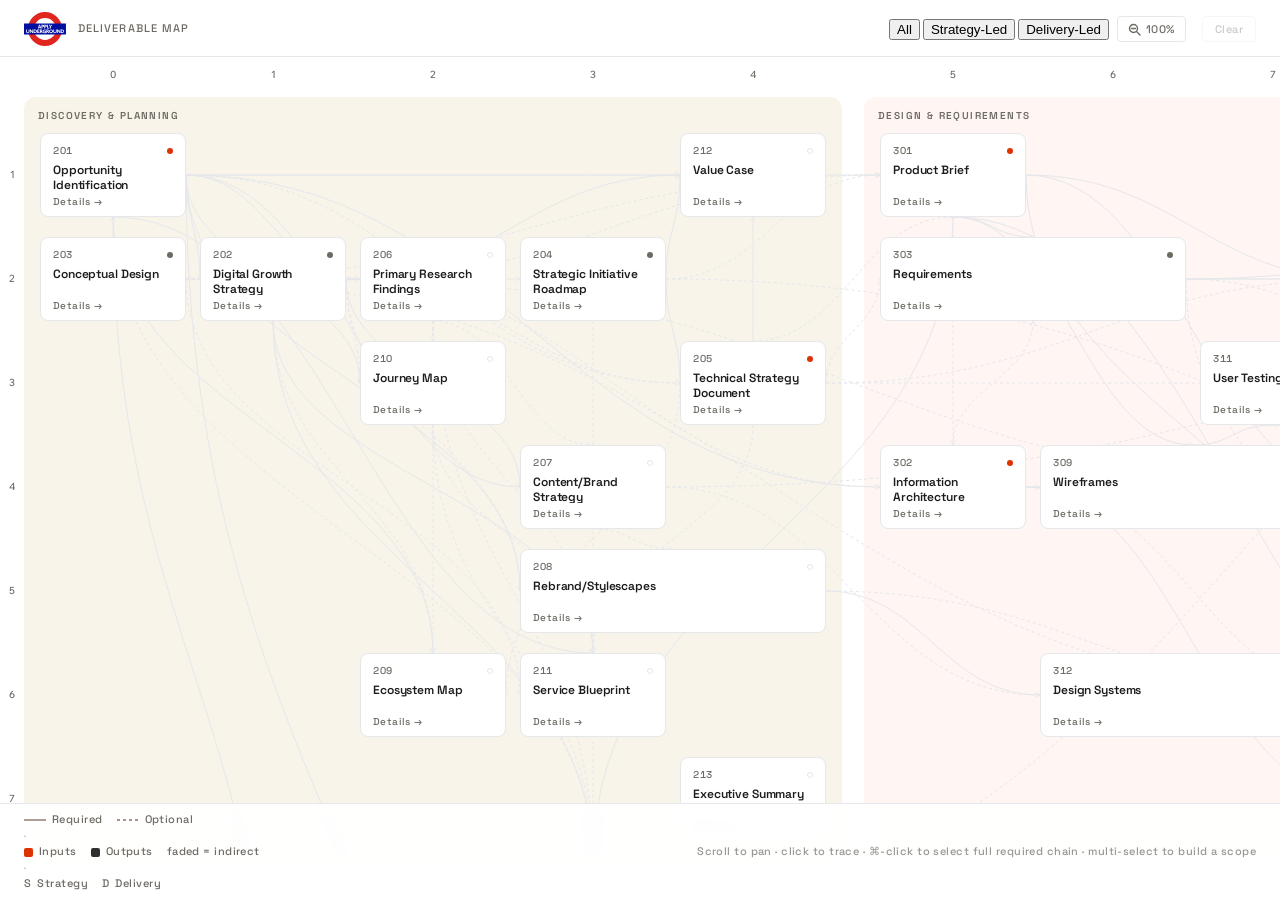
==== index.html @ 9b0fd283 "name index and reorg map components" ====
<!DOCTYPE html>
<html lang="en">
<head>
<meta charset="utf-8">
<title>Deliverable map</title>
<link rel="preconnect" href="https://fonts.googleapis.com">
<link rel="preconnect" href="https://fonts.gstatic.com" crossorigin>
<link href="https://fonts.googleapis.com/css2?family=Space+Grotesk:wght@500;600;700&family=Wix+Madefor+Text:wght@400;500;600&display=swap" rel="stylesheet">
<link rel="stylesheet" href="styles.css?v=3">
</head>
<body>
  <header class="topbar">
    <div class="brand">
      <img class="logo" src="logo.svg" alt="" onerror="this.onerror=null;this.src='logo.png';this.addEventListener('error',()=>{this.style.display='none';},{once:true});">
      <div class="brand-text">
        <h1>Apply Underground</h1>
        <span class="sub">Deliverable map</span>
      </div>
    </div>
    <div class="actions">
      <div class="eng-filter" id="engFilter" role="group" aria-label="Engagement type">
        <button class="eng-filter-btn active" data-filter="all">All</button>
        <button class="eng-filter-btn" data-filter="strategy">Strategy-Led</button>
        <button class="eng-filter-btn" data-filter="delivery">Delivery-Led</button>
      </div>
      <button class="zoom-btn" id="zoomBtn" title="Toggle zoom">
        <svg width="13" height="13" viewBox="0 0 13 13" fill="none" stroke="currentColor" stroke-width="1.4" stroke-linecap="round">
          <circle cx="5.5" cy="5.5" r="4"/>
          <line x1="8.5" y1="8.5" x2="12" y2="12"/>
          <line x1="3.5" y1="5.5" x2="7.5" y2="5.5"/>
          <line x1="5.5" y1="3.5" x2="5.5" y2="7.5" id="zoomPlusV"/>
        </svg>
        <span id="zoomLabel">50%</span>
      </button>
      <span class="selcount" id="selcount"></span>
      <button class="clear" id="clear" disabled>Clear</button>
    </div>
  </header>

  <main class="canvas" id="canvas">
    <div class="stage-wrap" id="stageWrap">
      <svg class="lines" id="lines" preserveAspectRatio="none">
        <defs>
          <!-- Arrow marker colors must match --color-primary and --color-secondary in styles.css -->
          <marker id="arrow-default" viewBox="0 0 10 10" refX="9" refY="5" markerWidth="6" markerHeight="6" orient="auto-start-reverse">
            <path d="M0 0 L10 5 L0 10 z" fill="#9E9E9E"/>
          </marker>
          <marker id="arrow-in" viewBox="0 0 10 10" refX="9" refY="5" markerWidth="6" markerHeight="6" orient="auto-start-reverse">
            <path d="M0 0 L10 5 L0 10 z" fill="#DD3202"/>
          </marker>
          <marker id="arrow-in-t" viewBox="0 0 10 10" refX="9" refY="5" markerWidth="5.5" markerHeight="5.5" orient="auto-start-reverse">
            <path d="M0 0 L10 5 L0 10 z" fill="#DD3202" fill-opacity="0.4"/>
          </marker>
          <marker id="arrow-out" viewBox="0 0 10 10" refX="9" refY="5" markerWidth="6" markerHeight="6" orient="auto-start-reverse">
            <path d="M0 0 L10 5 L0 10 z" fill="#2F3131"/>
          </marker>
        </defs>
      </svg>
    </div>
  </main>

  <div class="tray-scrim" id="trayScrim"></div>
  <aside class="tray" id="tray" aria-hidden="true">
    <div class="tray-head">
      <div class="heading">
        <div class="eyebrow" id="trayEyebrow"></div>
        <h2 id="trayTitle"></h2>
      </div>
      <button class="close" id="trayClose" aria-label="Close">
        <svg width="20" height="20" viewBox="0 0 20 20" fill="none"><path d="M5 5l10 10M15 5L5 15" stroke="currentColor" stroke-width="1.4" stroke-linecap="round"/></svg>
      </button>
    </div>
    <div class="tray-body" id="trayBody"></div>
  </aside>

  <div class="statusbar">
    <div class="statusbar-legends">
      <div class="legend">
        <span><svg viewBox="0 0 22 6"><line x1="0" y1="3" x2="22" y2="3" stroke="#916F67" stroke-width="1.4"/></svg>Required</span>
        <span><svg viewBox="0 0 22 6"><line x1="0" y1="3" x2="22" y2="3" stroke="#916F67" stroke-width="1.4" stroke-dasharray="3 3"/></svg>Optional</span>
      </div>
      <span class="sep">·</span>
      <div class="legend">
        <span><span class="swatch swatch--in"></span>Inputs</span>
        <span><span class="swatch swatch--out"></span>Outputs</span>
        <span>faded = indirect</span>
      </div>
      <span class="sep">·</span>
      <div class="legend">
        <span><span class="eng-badge eng-s">S</span>Strategy</span>
        <span><span class="eng-badge eng-d">D</span>Delivery</span>
      </div>
    </div>
    <span class="tip">Scroll to pan · click to trace · ⌘-click to select full required chain · multi-select to build a scope</span>
  </div>

<script src="app.js?v=7"></script>
</body>
</html>
---- styles.css ----
/* ─────────────────────────────────────────────────────────────────────────
   Apply Underground — Deliverable Map
   Visual system: Apply Digital Editorial Momentum Design System
   ───────────────────────────────────────────────────────────────────────── */

/* ── Apply DS tokens ─────────────────────────────────────────────────── */
:root {
  /* Primary — Orange burst */
  --color-primary:              #DD3202;
  --color-on-primary:           #FFFFFF;
  --color-primary-dim:          #8B1B00;
  --color-inverse-primary:      #FFB4A3;

  /* Secondary — Charcoal UI chrome */
  --color-secondary:            #2F3131;
  --color-on-secondary:         #FFFFFF;
  --color-secondary-container:  #444650;
  --color-on-secondary-container: #E1E1EE;

  /* Tertiary — Warm neutral */
  --color-tertiary:             #5F5C4E;
  --color-tertiary-container:   #F8F4EA;
  --color-on-tertiary-container: #1E1C11;

  /* Surfaces — warm tonal scale */
  --color-surface:                   #F9F9F9;
  --color-surface-warm:              #F8F4EA;
  --color-surface-container-lowest:  #FFFFFF;
  --color-surface-container-low:     #F3F3F4;
  --color-surface-container:         #EEEEEE;
  --color-surface-container-high:    #E8E8E8;

  /* On-surface */
  --color-on-surface:           #1C1C1C;
  --color-on-surface-variant:   #5C4039;
  --color-inverse-surface:      #2F3131;
  --color-inverse-on-surface:   #F0F1F1;

  /* Borders */
  --color-outline:              #916F67;
  --color-outline-variant:      #E6BDB4;
  --color-border-neutral:       #E5E7EB;

  /* Utility */
  --color-muted:                #6D6A63;
  --color-charcoal:             #1C1C1C;
  --color-accent-lime:          #D9FD3B;

  /* Semantic aliases */
  --color-bg:       var(--color-surface-container-lowest); /* white */
  --color-bg-white: var(--color-surface-container-lowest);
  --color-fg:       var(--color-on-surface);
  --color-fg-muted: var(--color-muted);
  --color-brand:    var(--color-primary);
  --color-border:   var(--color-border-neutral);
  --color-focus:    var(--color-outline);

  /* Typography */
  --font-headline: 'Space Grotesk', 'Sharp Grotesk', sans-serif;
  --font-body:     'Wix Madefor Text', system-ui, sans-serif;

  /* Radii */
  --radius-none:    0px;
  --radius-sm:      2px;
  --radius-default: 4px;
  --radius-md:      6px;
  --radius-lg:      8px;
  --radius-xl:      12px;
  --radius-full:    9999px;

  /* ── Backward-compat aliases — app.js inline styles still resolve ──── */
  --ink:             var(--color-charcoal);
  --ink-2:           var(--color-fg-muted);
  --ink-3:           var(--color-muted);
  --line:            var(--color-border-neutral);
  --line-strong:     var(--color-outline);
  --bg:              var(--color-surface-container-lowest);
  --surface:         var(--color-surface-container-lowest);
  --hi:              var(--color-primary);
  --hi-soft:         #FDF0EC;
  --hi-soft-border:  var(--color-outline-variant);
  --out:             var(--color-secondary);
  --out-soft:        var(--color-surface-container-low);
  --out-soft-border: var(--color-surface-container-high);
  --hairline:        var(--color-border-neutral);
  --font-text:       var(--font-body);
  --font-display:    var(--font-headline);
}

/* ── Reset ─────────────────────────────────────────────────────────────── */
*, *::before, *::after { box-sizing: border-box; }
html, body { margin: 0; padding: 0; }
body {
  font-family: var(--font-body);
  color: var(--color-fg);
  background: var(--color-bg);
  font-size: 14px;
  line-height: 1.45;
  -webkit-font-smoothing: antialiased;
}

/* ── Header ─────────────────────────────────────────────────────────────── */
header.topbar {
  position: sticky;
  top: 0;
  z-index: 10;
  background: var(--color-surface-container-lowest);
  border-bottom: 1px solid var(--color-border-neutral);
  padding: 12px 24px 10px;
  display: flex;
  align-items: center;
  gap: 28px;
}
header .brand {
  display: flex;
  align-items: center;
  gap: 12px;
}
header .brand .logo {
  height: 34px;
  width: auto;
  display: block;
}
header .brand-text {
  display: flex;
  flex-direction: column;
  gap: 1px;
}
header h1 {
  position: absolute;
  width: 1px; height: 1px; overflow: hidden;
  clip-path: inset(50%); white-space: nowrap;
}
header .brand-text .sub {
  font-family: var(--font-headline);
  font-size: 11px;
  font-weight: 500;
  letter-spacing: 0.1em;
  text-transform: uppercase;
  color: var(--color-fg-muted);
}
header .actions {
  margin-left: auto;
  display: flex;
  gap: 8px;
  align-items: center;
}
header .selcount {
  font-family: var(--font-headline);
  font-size: 11px;
  font-weight: 500;
  letter-spacing: 0.06em;
  color: var(--color-fg-muted);
}
header select.presets {
  appearance: none;
  background: var(--color-surface-container-lowest);
  border: 1px solid var(--color-border-neutral);
  color: var(--color-fg-muted);
  font-family: var(--font-headline);
  font-size: 11px;
  font-weight: 500;
  letter-spacing: 0.04em;
  padding: 5px 28px 5px 12px;
  border-radius: var(--radius-default);
  cursor: pointer;
  background-image: url("data:image/svg+xml;utf8,<svg xmlns='http://www.w3.org/2000/svg' width='10' height='6' viewBox='0 0 10 6'><path d='M1 1l4 4 4-4' stroke='%236D6A63' stroke-width='1.3' fill='none' stroke-linecap='round'/></svg>");
  background-repeat: no-repeat;
  background-position: right 10px center;
  transition: border-color 0.15s ease, color 0.15s ease;
}
header select.presets:hover { border-color: var(--color-outline); color: var(--color-fg); }

header button.clear {
  appearance: none;
  background: none;
  border: 1px solid var(--color-border-neutral);
  color: var(--color-fg-muted);
  font-family: var(--font-headline);
  font-size: 11px;
  font-weight: 500;
  letter-spacing: 0.04em;
  padding: 5px 12px;
  border-radius: var(--radius-default);
  cursor: pointer;
  transition: border-color 0.15s ease, color 0.15s ease;
}
header button.clear:hover:not(:disabled) { border-color: var(--color-outline); color: var(--color-fg); }
header button.clear:disabled { opacity: 0.35; cursor: default; }

header button.zoom-btn {
  appearance: none;
  background: none;
  border: 1px solid var(--color-border-neutral);
  color: var(--color-fg-muted);
  font-family: var(--font-headline);
  font-size: 11px;
  font-weight: 500;
  letter-spacing: 0.04em;
  padding: 5px 10px;
  border-radius: var(--radius-default);
  cursor: pointer;
  display: flex;
  align-items: center;
  gap: 5px;
  transition: border-color 0.15s ease, color 0.15s ease, background 0.15s ease;
}
header button.zoom-btn:hover { border-color: var(--color-outline); color: var(--color-fg); }
header button.zoom-btn.zoomed {
  border-color: var(--color-outline-variant);
  background: var(--hi-soft);
  color: var(--color-primary);
}
header button.zoom-btn svg { flex-shrink: 0; }

/* ── Grid / row indicators ───────────────────────────────────────────────── */
.col-indicator {
  position: absolute;
  width: 24px;
  height: 20px;
  display: flex;
  align-items: center;
  justify-content: center;
  font-size: 10px;
  color: var(--ink-3);
  font-family: var(--font-text);
  font-weight: 500;
  z-index: 5;
  transform: translateX(-50%);
}
.row-indicator {
  position: absolute;
  left: 0;
  width: 15px;
  height: 24px;
  display: flex;
  align-items: center;
  justify-content: flex-end;
  font-size: 10px;
  color: var(--ink-3);
  font-family: var(--font-text);
  font-weight: 500;
  z-index: 5;
  transform: translateY(-50%);
}

/* ── Canvas ─────────────────────────────────────────────────────────────── */
main.canvas {
  position: relative;
  overflow: auto;
  height: calc(100vh - 56px - 36px);
}
.stage-wrap {
  position: relative;
  width: 2480px;
  padding: 32px 40px 80px;
}
svg.lines {
  position: absolute;
  inset: 0;
  width: 100%;
  height: 100%;
  pointer-events: none;
  z-index: 1;
}
svg.lines path {
  fill: none;
  stroke: var(--color-border-neutral);
  stroke-width: 1;
  transition: stroke 120ms, stroke-width 120ms, opacity 120ms;
}
svg.lines path.soft { stroke-dasharray: 3 3; }

svg.lines path.hl-in    { stroke: var(--color-primary);    stroke-width: 1.6; opacity: 1; }
svg.lines path.hl-in-t  { stroke: var(--color-primary);    stroke-width: 1.2; opacity: 0.4; }
svg.lines path.hl-out   { stroke: var(--color-secondary);  stroke-width: 1.6; opacity: 1; }

body.has-sel svg.lines path:not(.hl-in):not(.hl-in-t):not(.hl-out) {
  opacity: 0.12;
}

/* ── Tracks ─────────────────────────────────────────────────────────────── */
.track {
  position: absolute;
  border-radius: var(--radius-xl);
  pointer-events: none;
  z-index: 0;
}
/* Track fills — derived from Apply DS brand tokens, kept very light */
.track.t-pm    { background: var(--color-surface-container-low); }      /* #F3F3F4 neutral */
.track.t-disc  { background: var(--color-surface-warm); }               /* #F8F4EA warm cream — DS token */
.track.t-des   { background: oklch(98% 0.016 30); }                     /* #FDF2EE very light primary-orange wash */
.track.t-build { background: var(--color-surface-container); }          /* #EEEEEE clean neutral */

.track-label {
  position: absolute;
  font-family: var(--font-headline);
  font-size: 10px;
  font-weight: 600;
  letter-spacing: 0.14em;
  text-transform: uppercase;
  color: var(--color-fg-muted);
  pointer-events: none;
  white-space: nowrap;
  z-index: 3;
}

/* ── Box ─────────────────────────────────────────────────────────────────── */
.box {
  position: absolute;
  z-index: 2;
  height: 84px;
  background: var(--color-surface-container-lowest);
  border: 1px solid var(--color-border-neutral);
  border-radius: var(--radius-lg);
  padding: 10px 12px 8px;
  display: flex;
  flex-direction: column;
  cursor: pointer;
  transition: border-color 120ms, background 120ms, box-shadow 120ms;
  user-select: none;
}
.box:hover { border-color: var(--color-outline); }

/* Selected */
.box.sel {
  border-color: var(--color-primary);
  background: var(--hi-soft);
  box-shadow: 0 0 0 1px var(--color-primary) inset;
}

/* Input chain (upstream deps) */
.box.in    { border-color: var(--color-primary); }
.box.in-t  { border-color: var(--color-outline-variant); }

/* Output chain (downstream enables) */
.box.out { border-color: var(--color-secondary); }

body.has-sel .box:not(.sel):not(.in):not(.in-t):not(.out) {
  opacity: 0.3;
}

.box .row1 {
  display: flex;
  justify-content: space-between;
  align-items: center;
  gap: 6px;
  margin-bottom: 4px;
}
.box .id {
  font-family: var(--font-headline);
  font-size: 10px;
  font-weight: 500;
  letter-spacing: 0.06em;
  color: var(--color-fg-muted);
  font-variant-numeric: tabular-nums;
}

/* Type dot */
.box .type-dot {
  width: 6px; height: 6px;
  border-radius: 50%;
  background: var(--color-surface-container-high);
  display: inline-block;
  flex-shrink: 0;
}
.box.t-Primary .type-dot     { background: var(--color-fg-muted); }
.box.t-Cornerstone .type-dot { background: var(--color-primary); }
.box.t-Secondary .type-dot   { background: transparent; border: 1px solid var(--color-border-neutral); }

.box .title {
  font-family: var(--font-headline);
  font-size: 12px;
  font-weight: 600;
  line-height: 1.25;
  letter-spacing: -0.01em;
  color: var(--color-fg);
  flex: 1;
  overflow: hidden;
  display: -webkit-box;
  -webkit-line-clamp: 2;
  -webkit-box-orient: vertical;
}
.box .details {
  align-self: flex-start;
  margin-top: 4px;
  font-family: var(--font-headline);
  font-size: 10px;
  font-weight: 500;
  letter-spacing: 0.04em;
  color: var(--color-fg-muted);
  background: none;
  border: none;
  padding: 0;
  cursor: pointer;
  transition: color 0.15s ease;
}
.box .details:hover { color: var(--color-primary); }
.box.sel .details   { color: var(--color-primary); }

/* ── Tray ────────────────────────────────────────────────────────────────── */
.tray-scrim {
  position: fixed;
  inset: 0;
  background: rgba(28, 28, 28, 0.22);
  opacity: 0;
  pointer-events: none;
  transition: opacity 180ms;
  z-index: 50;
}
.tray-scrim.open { opacity: 1; pointer-events: auto; }

aside.tray {
  position: fixed;
  top: 0; right: 0; bottom: 0;
  width: 520px;
  max-width: 92vw;
  background: var(--color-surface-container-lowest);
  border-left: 1px solid var(--color-border-neutral);
  transform: translateX(100%);
  transition: transform 220ms cubic-bezier(0.2, 0.6, 0.2, 1);
  z-index: 60;
  display: flex;
  flex-direction: column;
}
aside.tray.open { transform: translateX(0); }

.tray-head {
  padding: 22px 28px 18px;
  border-bottom: 1px solid var(--color-border-neutral);
  display: flex;
  align-items: flex-start;
  gap: 12px;
}
.tray-head .heading { flex: 1; }
.tray-head .eyebrow {
  font-family: var(--font-headline);
  font-size: 10px;
  font-weight: 500;
  letter-spacing: 0.12em;
  text-transform: uppercase;
  color: var(--color-fg-muted);
  margin-bottom: 7px;
  display: flex;
  gap: 8px;
  align-items: center;
}
.tray-head h2 {
  font-family: var(--font-headline);
  font-weight: 700;
  font-size: 20px;
  margin: 0;
  letter-spacing: -0.02em;
  line-height: 1.15;
  color: var(--color-fg);
}
.tray-head button.close {
  appearance: none;
  background: none;
  border: none;
  cursor: pointer;
  padding: 4px;
  color: var(--color-fg-muted);
  line-height: 0;
  transition: color 0.15s ease;
}
.tray-head button.close:hover { color: var(--color-fg); }

.tray-body {
  padding: 18px 28px 60px;
  overflow-y: auto;
  flex: 1;
}
.tray-body section {
  padding: 14px 0;
  border-bottom: 1px solid var(--color-border-neutral);
}
.tray-body section:last-child { border-bottom: none; }
.tray-body h3 {
  font-family: var(--font-headline);
  font-size: 10px;
  font-weight: 600;
  letter-spacing: 0.14em;
  text-transform: uppercase;
  color: var(--color-fg-muted);
  margin: 0 0 8px;
}
.tray-body p {
  margin: 0 0 6px;
  font-family: var(--font-body);
  font-size: 13px;
  color: var(--color-fg);
  line-height: 1.5;
}
.tray-body .kv {
  display: grid;
  grid-template-columns: 110px 1fr;
  gap: 4px 16px;
  font-size: 13px;
}
.tray-body .kv dt {
  font-family: var(--font-headline);
  font-size: 10px;
  font-weight: 500;
  letter-spacing: 0.06em;
  text-transform: uppercase;
  color: var(--color-fg-muted);
  padding-top: 2px;
}
.tray-body .kv dd {
  margin: 0;
  font-family: var(--font-body);
  font-size: 13px;
  color: var(--color-fg);
}

/* Chips */
.tray-body .chips { display: flex; flex-wrap: wrap; gap: 6px; }
.tray-body .chip {
  font-family: var(--font-headline);
  font-size: 11px;
  font-weight: 500;
  letter-spacing: 0.03em;
  padding: 3px 9px;
  border: 1px solid var(--color-border-neutral);
  border-radius: var(--radius-full);
  color: var(--color-fg-muted);
  background: var(--color-surface-container-lowest);
  cursor: pointer;
  transition: border-color 0.15s ease, color 0.15s ease;
}
.tray-body .chip:hover { border-color: var(--color-primary); color: var(--color-primary); }
.tray-body .chip.hard  { border-color: var(--color-outline); color: var(--color-fg); }
.tray-body .chip.soft  { border-style: dashed; }
.tray-body .chip .cid  {
  font-variant-numeric: tabular-nums;
  color: var(--color-fg-muted);
  margin-right: 5px;
}

/* Dependency sub-section groups */
.dep-group { margin-bottom: 10px; }
.dep-group:last-child { margin-bottom: 0; }
.dep-label {
  font-size: 11px;
  color: var(--ink-3);
  margin-bottom: 6px;
}

/* Layer pills and static (non-interactive) skill chips */
.chip-layer {
  display: inline-block;
  font-size: 11px;
  padding: 2px 7px;
  border: 1px solid var(--line);
  border-radius: var(--radius-sm);
  color: var(--ink-2);
  margin: 1px;
}
.chip--static {
  cursor: default;
  display: inline-flex;
  align-items: center;
  gap: 6px;
}
.chip--static:hover { border-color: var(--color-border-neutral); color: var(--color-fg-muted); }

.tray-body .markdown {
  font-family: var(--font-body);
  font-size: 13px;
  color: var(--color-fg);
  white-space: pre-wrap;
  line-height: 1.5;
}
.tray-body .markdown strong { font-weight: 600; }
.tray-body code {
  background: var(--color-surface-container-low);
  padding: 1px 5px;
  border-radius: var(--radius-sm);
  font-family: 'SF Mono', ui-monospace, monospace;
  font-size: 11.5px;
  color: var(--color-on-surface-variant);
}
.tray-body .empty {
  font-family: var(--font-body);
  color: var(--color-fg-muted);
  font-style: italic;
  font-size: 12px;
}

/* ── Status bar ──────────────────────────────────────────────────────────── */
.statusbar {
  position: fixed;
  left: 0; right: 0; bottom: 0;
  background: rgba(255, 255, 255, 0.92);
  backdrop-filter: blur(6px);
  border-top: 1px solid var(--color-border-neutral);
  padding: 8px 24px;
  display: flex;
  gap: 20px;
  align-items: center;
  font-family: var(--font-headline);
  font-size: 11px;
  font-weight: 500;
  letter-spacing: 0.04em;
  color: var(--color-fg-muted);
  z-index: 20;
}
.statusbar .legend {
  display: flex;
  gap: 14px;
  align-items: center;
}
.statusbar .legend span {
  display: inline-flex;
  align-items: center;
  gap: 6px;
}
.statusbar .legend svg {
  width: 22px; height: 6px;
  overflow: visible;
}
.statusbar .legend .swatch {
  width: 9px; height: 9px;
  border-radius: 2px;
  display: inline-block;
}
.statusbar .sep { opacity: 0.4; }
.statusbar .tip { margin-left: auto; opacity: 0.7; }

.swatch--in  { background: var(--color-primary); }
.swatch--out { background: var(--color-secondary); }
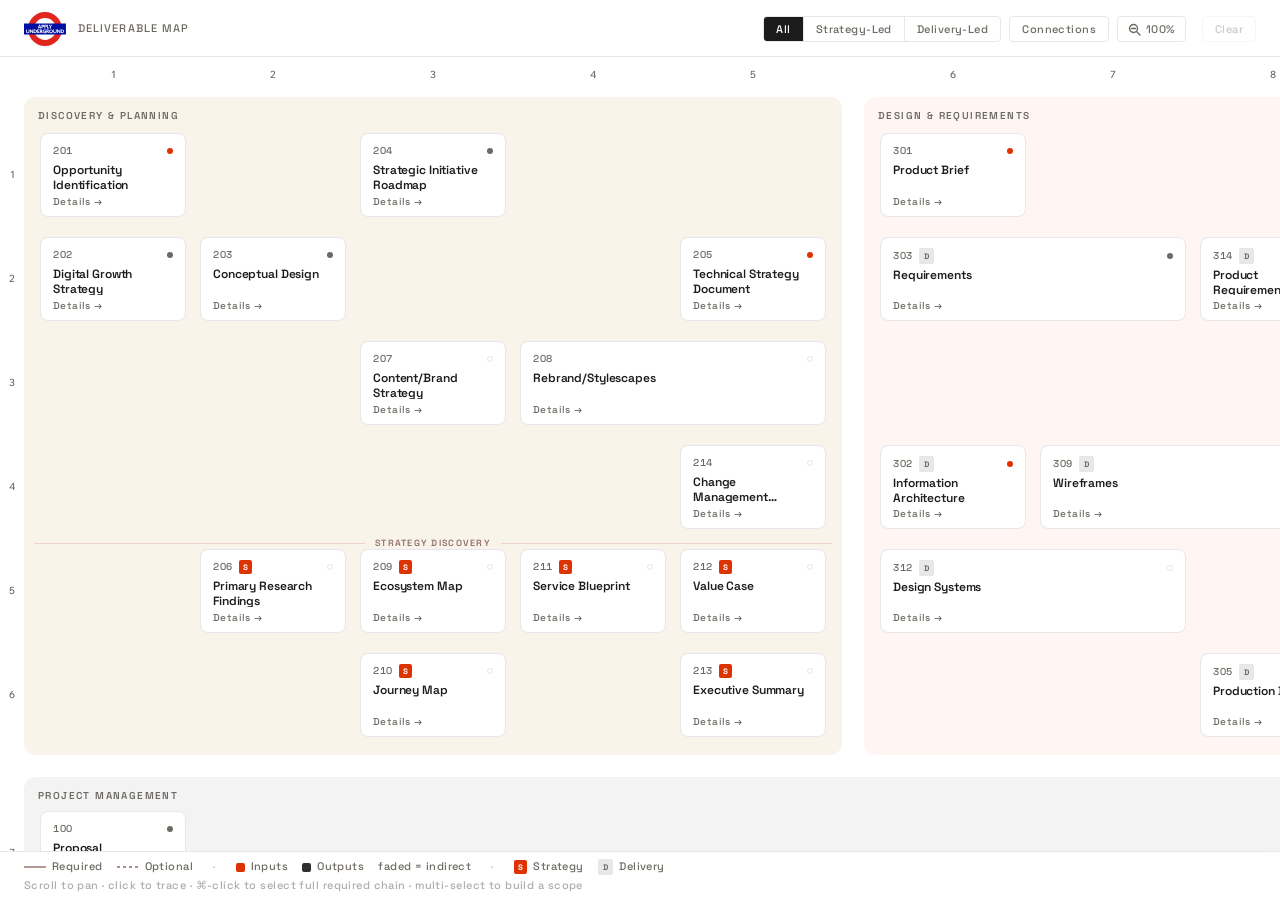
==== commit be8790ea: "more layout tweaks, add connections toggle" ====
--- a/index.html
+++ b/index.html
@@ -6,7 +6,7 @@
 <link rel="preconnect" href="https://fonts.googleapis.com">
 <link rel="preconnect" href="https://fonts.gstatic.com" crossorigin>
 <link href="https://fonts.googleapis.com/css2?family=Space+Grotesk:wght@500;600;700&family=Wix+Madefor+Text:wght@400;500;600&display=swap" rel="stylesheet">
-<link rel="stylesheet" href="styles.css?v=3">
+<link rel="stylesheet" href="styles.css?v=4">
 </head>
 <body>
   <header class="topbar">
@@ -23,6 +23,7 @@
         <button class="eng-filter-btn" data-filter="strategy">Strategy-Led</button>
         <button class="eng-filter-btn" data-filter="delivery">Delivery-Led</button>
       </div>
+      <button class="conn-btn" id="connBtn" title="Show connection lines">Connections</button>
       <button class="zoom-btn" id="zoomBtn" title="Toggle zoom">
         <svg width="13" height="13" viewBox="0 0 13 13" fill="none" stroke="currentColor" stroke-width="1.4" stroke-linecap="round">
           <circle cx="5.5" cy="5.5" r="4"/>
@@ -94,7 +95,7 @@
     <span class="tip">Scroll to pan · click to trace · ⌘-click to select full required chain · multi-select to build a scope</span>
   </div>
 
-<script src="app.js?v=7"></script>
+<script src="app.js?v=27"></script>
 </body>
 </html>
 
--- a/styles.css
+++ b/styles.css
@@ -152,24 +152,37 @@
   letter-spacing: 0.06em;
   color: var(--color-fg-muted);
 }
-header select.presets {
+/* Engagement type filter — replaces the old presets <select> */
+header .eng-filter {
+  display: flex;
+  border: 1px solid var(--color-border-neutral);
+  border-radius: var(--radius-default);
+  overflow: hidden;
+}
+header .eng-filter-btn {
   appearance: none;
-  background: var(--color-surface-container-lowest);
-  border: 1px solid var(--color-border-neutral);
+  background: none;
+  border: none;
+  border-right: 1px solid var(--color-border-neutral);
   color: var(--color-fg-muted);
   font-family: var(--font-headline);
   font-size: 11px;
   font-weight: 500;
   letter-spacing: 0.04em;
-  padding: 5px 28px 5px 12px;
-  border-radius: var(--radius-default);
+  padding: 5px 12px;
   cursor: pointer;
-  background-image: url("data:image/svg+xml;utf8,<svg xmlns='http://www.w3.org/2000/svg' width='10' height='6' viewBox='0 0 10 6'><path d='M1 1l4 4 4-4' stroke='%236D6A63' stroke-width='1.3' fill='none' stroke-linecap='round'/></svg>");
-  background-repeat: no-repeat;
-  background-position: right 10px center;
-  transition: border-color 0.15s ease, color 0.15s ease;
-}
-header select.presets:hover { border-color: var(--color-outline); color: var(--color-fg); }
+  transition: background 0.15s ease, color 0.15s ease;
+  white-space: nowrap;
+}
+header .eng-filter-btn:last-child { border-right: none; }
+header .eng-filter-btn:hover:not(.active) {
+  background: var(--color-surface-container-low);
+  color: var(--color-fg);
+}
+header .eng-filter-btn.active {
+  background: var(--color-fg);
+  color: var(--color-bg);
+}
 
 header button.clear {
   appearance: none;
@@ -212,6 +225,27 @@
   color: var(--color-primary);
 }
 header button.zoom-btn svg { flex-shrink: 0; }
+
+header button.conn-btn {
+  appearance: none;
+  background: none;
+  border: 1px solid var(--color-border-neutral);
+  color: var(--color-fg-muted);
+  font-family: var(--font-headline);
+  font-size: 11px;
+  font-weight: 500;
+  letter-spacing: 0.04em;
+  padding: 5px 12px;
+  border-radius: var(--radius-default);
+  cursor: pointer;
+  transition: border-color 0.15s ease, color 0.15s ease, background 0.15s ease;
+}
+header button.conn-btn:hover { border-color: var(--color-outline); color: var(--color-fg); }
+header button.conn-btn.active {
+  border-color: var(--color-outline-variant);
+  background: var(--hi-soft);
+  color: var(--color-primary);
+}
 
 /* ── Grid / row indicators ───────────────────────────────────────────────── */
 .col-indicator {
@@ -263,20 +297,24 @@
   pointer-events: none;
   z-index: 1;
 }
-svg.lines path {
+svg.lines > path {
   fill: none;
-  stroke: var(--color-border-neutral);
-  stroke-width: 1;
+  stroke: #C0C4C9;
+  stroke-width: 1.2;
   transition: stroke 120ms, stroke-width 120ms, opacity 120ms;
 }
-svg.lines path.soft { stroke-dasharray: 3 3; }
-
-svg.lines path.hl-in    { stroke: var(--color-primary);    stroke-width: 1.6; opacity: 1; }
-svg.lines path.hl-in-t  { stroke: var(--color-primary);    stroke-width: 1.2; opacity: 0.4; }
-svg.lines path.hl-out   { stroke: var(--color-secondary);  stroke-width: 1.6; opacity: 1; }
-
-body.has-sel svg.lines path:not(.hl-in):not(.hl-in-t):not(.hl-out) {
+svg.lines > path.soft { stroke-dasharray: 3 3; }
+
+svg.lines > path.hl-in    { stroke: var(--color-primary);    stroke-width: 1.6; opacity: 1; }
+svg.lines > path.hl-in-t  { stroke: var(--color-primary);    stroke-width: 1.2; opacity: 0.4; }
+svg.lines > path.hl-out   { stroke: var(--color-secondary);  stroke-width: 1.6; opacity: 1; }
+
+body.has-sel svg.lines > path:not(.hl-in):not(.hl-in-t):not(.hl-out) {
   opacity: 0.12;
+}
+
+svg.lines.no-bg-edges > path:not(.hl-in):not(.hl-in-t):not(.hl-out) {
+  display: none;
 }
 
 /* ── Tracks ─────────────────────────────────────────────────────────────── */
@@ -342,7 +380,7 @@
 
 .box .row1 {
   display: flex;
-  justify-content: space-between;
+  justify-content: flex-start;
   align-items: center;
   gap: 6px;
   margin-bottom: 4px;
@@ -356,13 +394,14 @@
   font-variant-numeric: tabular-nums;
 }
 
-/* Type dot */
+/* Type dot — margin-left:auto pins it to the right regardless of badge presence */
 .box .type-dot {
   width: 6px; height: 6px;
   border-radius: 50%;
   background: var(--color-surface-container-high);
   display: inline-block;
   flex-shrink: 0;
+  margin-left: auto;
 }
 .box.t-Primary .type-dot     { background: var(--color-fg-muted); }
 .box.t-Cornerstone .type-dot { background: var(--color-primary); }
@@ -595,16 +634,22 @@
   background: rgba(255, 255, 255, 0.92);
   backdrop-filter: blur(6px);
   border-top: 1px solid var(--color-border-neutral);
-  padding: 8px 24px;
+  padding: 7px 24px 6px;
+  display: flex;
+  flex-direction: column;
+  align-items: flex-start;
+  gap: 3px;
+  font-family: var(--font-headline);
+  font-size: 11px;
+  font-weight: 500;
+  letter-spacing: 0.04em;
+  color: var(--color-fg-muted);
+  z-index: 20;
+}
+.statusbar-legends {
   display: flex;
   gap: 20px;
   align-items: center;
-  font-family: var(--font-headline);
-  font-size: 11px;
-  font-weight: 500;
-  letter-spacing: 0.04em;
-  color: var(--color-fg-muted);
-  z-index: 20;
 }
 .statusbar .legend {
   display: flex;
@@ -626,7 +671,55 @@
   display: inline-block;
 }
 .statusbar .sep { opacity: 0.4; }
-.statusbar .tip { margin-left: auto; opacity: 0.7; }
+.statusbar .tip { opacity: 0.55; }
 
 .swatch--in  { background: var(--color-primary); }
 .swatch--out { background: var(--color-secondary); }
+
+/* ── Engagement type badges ─────────────────────────────────────────────── */
+.eng-badge {
+  font-family: var(--font-headline);
+  font-size: 8px;
+  font-weight: 700;
+  letter-spacing: 0.06em;
+  padding: 1px 4px;
+  border-radius: 2px;
+  display: inline-block;
+  line-height: 1.5;
+  flex-shrink: 0;
+}
+.eng-badge.eng-s {
+  background: var(--color-primary);
+  color: #fff;
+}
+.eng-badge.eng-d {
+  background: var(--color-surface-container-high);
+  color: var(--color-fg-muted);
+  border: 1px solid var(--color-border-neutral);
+}
+
+/* ── Sublane divider (D&P: Strategic Discovery / Delivery Discovery) ─────── */
+.sublane-divider {
+  position: absolute;
+  pointer-events: none;
+  z-index: 2;
+  display: flex;
+  align-items: center;
+  gap: 10px;
+}
+.sublane-line {
+  flex: 1;
+  height: 1px;
+  background: var(--color-outline-variant);
+  opacity: 0.6;
+}
+.sublane-label-div {
+  font-family: var(--font-headline);
+  font-size: 9px;
+  font-weight: 600;
+  letter-spacing: 0.14em;
+  text-transform: uppercase;
+  color: var(--color-outline);
+  white-space: nowrap;
+  flex-shrink: 0;
+}
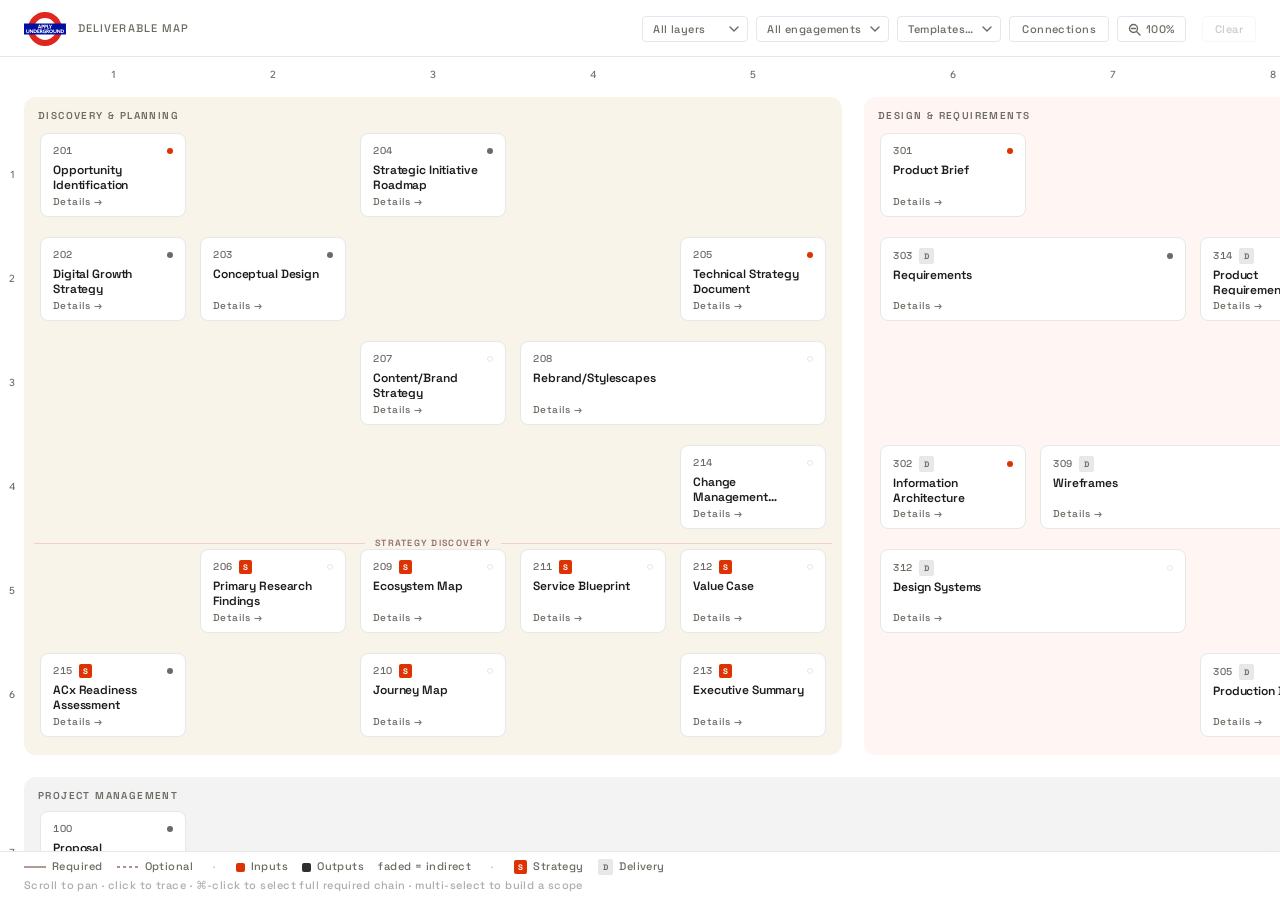
==== commit e7d8dbad: "add ACx report layers" ====
--- a/index.html
+++ b/index.html
@@ -18,11 +18,22 @@
       </div>
     </div>
     <div class="actions">
-      <div class="eng-filter" id="engFilter" role="group" aria-label="Engagement type">
-        <button class="eng-filter-btn active" data-filter="all">All</button>
-        <button class="eng-filter-btn" data-filter="strategy">Strategy-Led</button>
-        <button class="eng-filter-btn" data-filter="delivery">Delivery-Led</button>
-      </div>
+      <select class="filter-select" id="layerFilter" aria-label="ACx Architecture Map layer">
+        <option value="all">All layers</option>
+        <option value="strategy">Strategy</option>
+        <option value="experience">Experience</option>
+        <option value="data">Data</option>
+        <option value="technology">Technology</option>
+        <option value="governance">Governance</option>
+      </select>
+      <select class="filter-select" id="engFilter" aria-label="Engagement type">
+        <option value="all">All engagements</option>
+        <option value="strategy">Strategy-Led</option>
+        <option value="delivery">Delivery-Led</option>
+      </select>
+      <select class="filter-select" id="templates" aria-label="Templates">
+        <option value="">Templates…</option>
+      </select>
       <button class="conn-btn" id="connBtn" title="Show connection lines">Connections</button>
       <button class="zoom-btn" id="zoomBtn" title="Toggle zoom">
         <svg width="13" height="13" viewBox="0 0 13 13" fill="none" stroke="currentColor" stroke-width="1.4" stroke-linecap="round">
@@ -95,7 +106,7 @@
     <span class="tip">Scroll to pan · click to trace · ⌘-click to select full required chain · multi-select to build a scope</span>
   </div>
 
-<script src="app.js?v=27"></script>
+<script src="app.js?v=28"></script>
 </body>
 </html>
 
--- a/styles.css
+++ b/styles.css
@@ -152,37 +152,26 @@
   letter-spacing: 0.06em;
   color: var(--color-fg-muted);
 }
-/* Engagement type filter — replaces the old presets <select> */
-header .eng-filter {
-  display: flex;
+/* Filter selects (layer, engagement, templates) */
+header .filter-select {
+  appearance: none;
+  background: var(--color-surface-container-lowest) url("data:image/svg+xml,%3Csvg xmlns='http://www.w3.org/2000/svg' width='10' height='6' viewBox='0 0 10 6'%3E%3Cpath d='M1 1l4 4 4-4' stroke='%236D6A63' stroke-width='1.4' fill='none' stroke-linecap='round' stroke-linejoin='round'/%3E%3C/svg%3E") no-repeat right 8px center;
   border: 1px solid var(--color-border-neutral);
   border-radius: var(--radius-default);
-  overflow: hidden;
-}
-header .eng-filter-btn {
-  appearance: none;
-  background: none;
-  border: none;
-  border-right: 1px solid var(--color-border-neutral);
   color: var(--color-fg-muted);
   font-family: var(--font-headline);
   font-size: 11px;
   font-weight: 500;
   letter-spacing: 0.04em;
-  padding: 5px 12px;
+  padding: 5px 26px 5px 10px;
   cursor: pointer;
-  transition: background 0.15s ease, color 0.15s ease;
+  transition: border-color 0.15s ease, color 0.15s ease;
   white-space: nowrap;
-}
-header .eng-filter-btn:last-child { border-right: none; }
-header .eng-filter-btn:hover:not(.active) {
-  background: var(--color-surface-container-low);
-  color: var(--color-fg);
-}
-header .eng-filter-btn.active {
-  background: var(--color-fg);
-  color: var(--color-bg);
-}
+  min-width: 0;
+}
+header .filter-select:hover { border-color: var(--color-outline); color: var(--color-fg); }
+header .filter-select:focus { outline: none; border-color: var(--color-outline); }
+header .filter-select.is-active { border-color: var(--color-outline-variant); color: var(--color-primary); }
 
 header button.clear {
   appearance: none;
@@ -604,6 +593,13 @@
 }
 .chip--static:hover { border-color: var(--color-border-neutral); color: var(--color-fg-muted); }
 
+/* ACx layer chip variants in tray */
+.chip--layer-strategy   { background: #EEF2FF; color: #3730A3; border-color: #C7D2FE; }
+.chip--layer-experience { background: #F5F0FF; color: #6D28D9; border-color: #DDD6FE; }
+.chip--layer-data       { background: #ECFDF5; color: #065F46; border-color: #A7F3D0; }
+.chip--layer-technology { background: #EFF6FF; color: #1D4ED8; border-color: #BFDBFE; }
+.chip--layer-governance { background: #FFF7ED; color: #92400E; border-color: #FDE68A; }
+
 .tray-body .markdown {
   font-family: var(--font-body);
   font-size: 13px;
